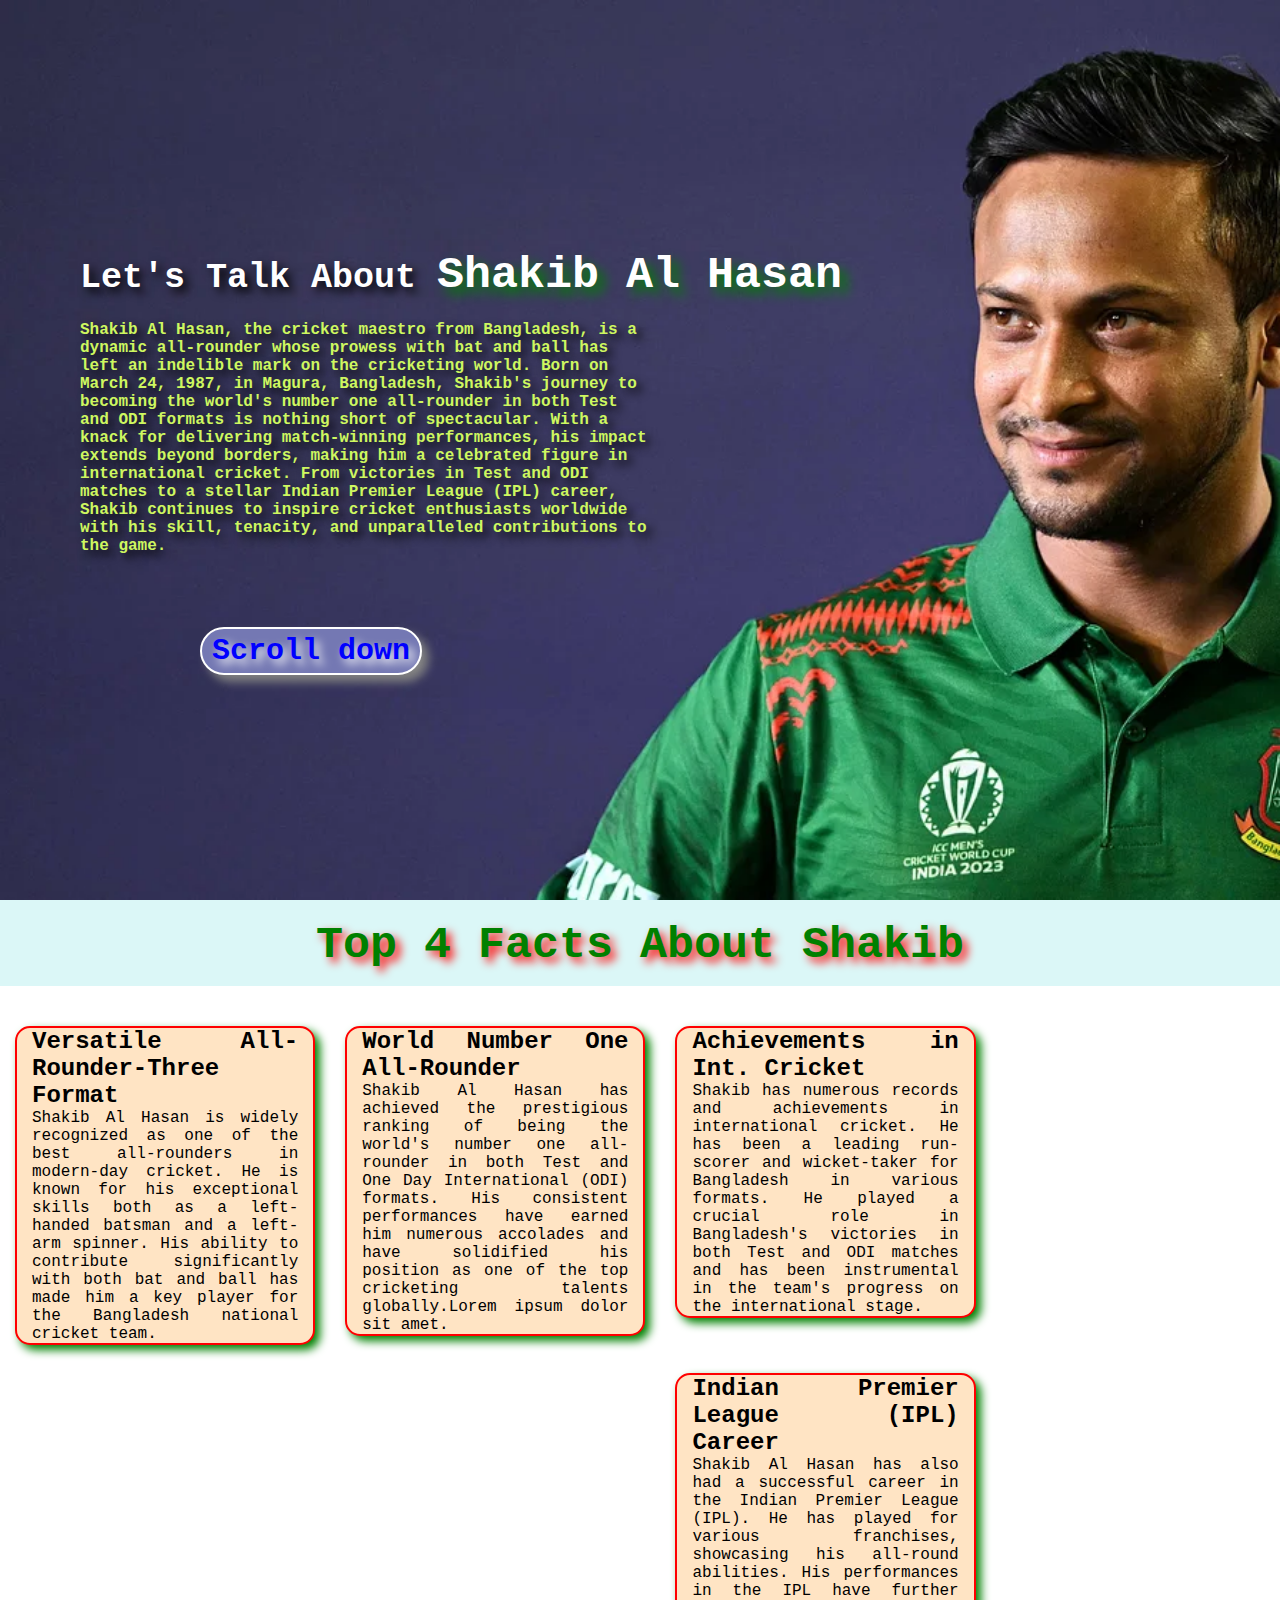
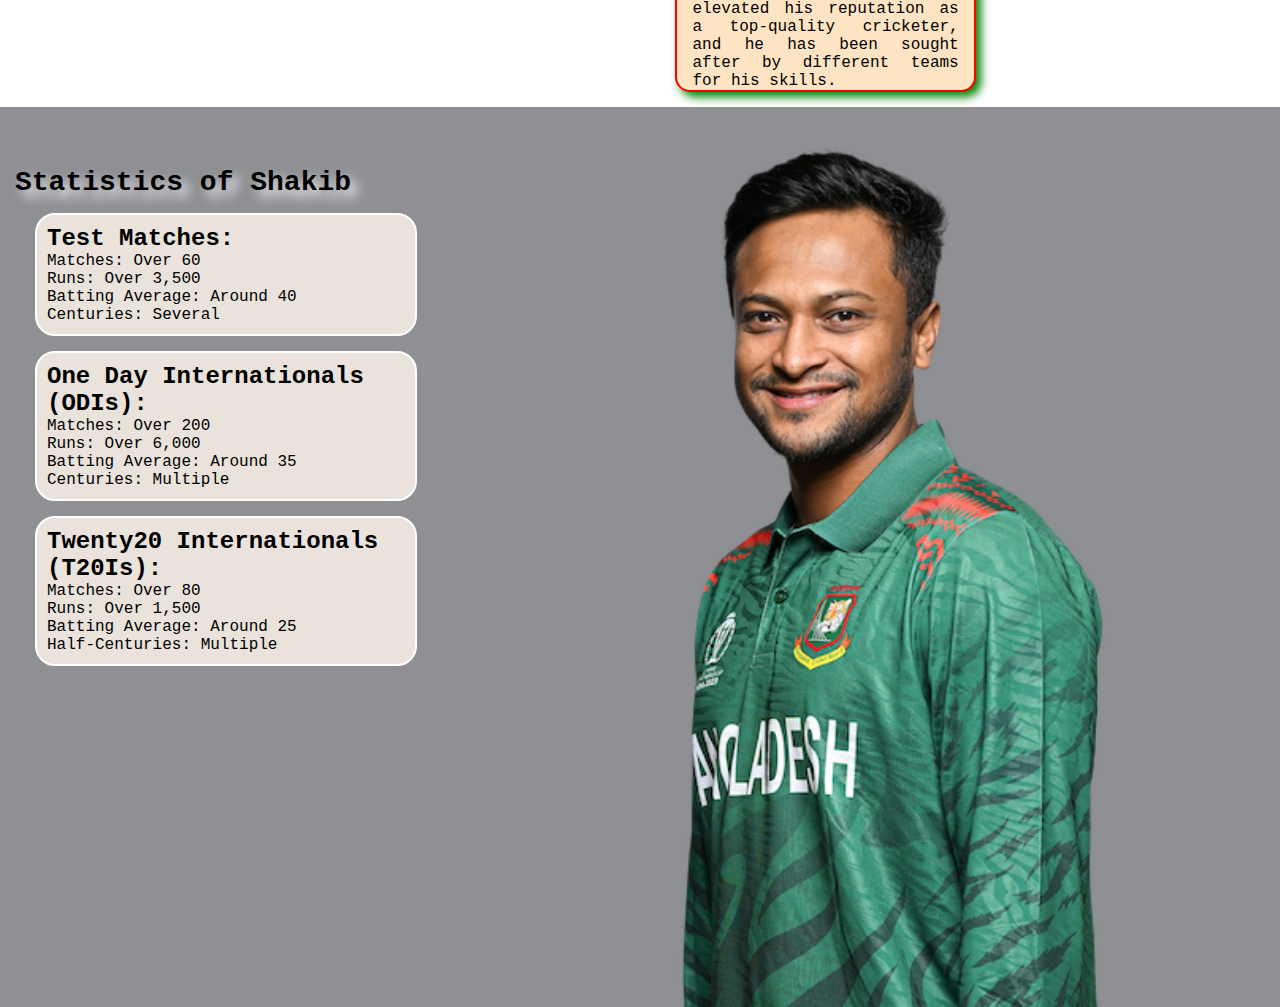
==== Shakib-Al-Hasan-Profile.html @ 6136ecfd "first commit" ====
<!DOCTYPE html>
<html lang="en">
<head>
    <meta charset="UTF-8">
    <meta name="viewport" content="width=device-width, initial-scale=1.0">
    <title>Practice Task 5</title>
    <link rel="stylesheet" href="Shakib-Al-Hasan-Profile.css">
</head>
<body> 
    <section class="section1">
        <header>
            <h1 id="mainheadline">Let's Talk About <span id="Shakib">Shakib Al Hasan</span></h1>
            <p id="head-description">
                Shakib Al Hasan, the cricket maestro from Bangladesh, is a dynamic all-rounder whose prowess with bat and ball has left an indelible mark on the cricketing world. Born on March 24, 1987, in Magura, Bangladesh, Shakib's journey to becoming the world's number one all-rounder in both Test and ODI formats is nothing short of spectacular. With a knack for delivering match-winning performances, his impact extends beyond borders, making him a celebrated figure in international cricket. From victories in Test and ODI matches to a stellar Indian Premier League (IPL) career, Shakib continues to inspire cricket enthusiasts worldwide with his skill, tenacity, and unparalleled contributions to the game.
            </p> <br> <br> <br> <br>
            <p id="scroll">
                <b>Scroll down</b>
            </p>
            
        </header>
    </section>

    <section class="section2">
        <h1 id="facts-headline">Top 4 Facts About Shakib</h1>
        <div class="fact">
            <h2>Versatile All-Rounder-Three Format</h2>
            <p>
             Shakib Al Hasan is widely recognized as one of the best all-rounders in modern-day cricket. He is known for his exceptional skills both as a left-handed batsman and a left-arm spinner. His ability to contribute significantly with both bat and ball has made him a key player for the Bangladesh national cricket team. 
            </p> 
         </div>
         <div class="fact">
             <h2>World Number One All-Rounder</h2>
             <p>
                 Shakib Al Hasan has achieved the prestigious ranking of being the world's number one all-rounder in both Test and One Day International (ODI) formats. His consistent performances have earned him numerous accolades and have solidified his position as one of the top cricketing talents globally.Lorem ipsum dolor sit amet.
             </p>
         </div>
         <div class="fact">
             <h2>Achievements in Int. Cricket</h2>
             <p>
                 Shakib has numerous records and achievements in international cricket. He has been a leading run-scorer and wicket-taker for Bangladesh in various formats. He played a crucial role in Bangladesh's victories in both Test and ODI matches and has been instrumental in the team's progress on the international stage.
             </p>
         </div>
         <div class="fact">
             <h2>Indian Premier League (IPL) Career</h2>
             <p>
                 Shakib Al Hasan has also had a successful career in the Indian Premier League (IPL). He has played for various franchises, showcasing his all-round abilities. His performances in the IPL have further elevated his reputation as a top-quality cricketer, and he has been sought after by different teams for his skills.
             </p>
         </div>
    </section> 
    <div class="clear-after-section2">

    </div>
    <section class="section3">
        <img id="shakib-photo" src="201.png" alt="Shakib">
        <h1 id="batting-statistics-heading">Statistics of Shakib</h1>
        <div class="statistics">
            <h2 id="test-match">Test Matches:</h2>
            <p>
                Matches: Over 60 <br>
                Runs: Over 3,500<br>
                Batting Average: Around 40<br>
                Centuries: Several<br>
            </p>
        </div>
        <div class="statistics">
            <h2>One Day Internationals (ODIs):</h2>
            <p>
                Matches: Over 200<br>
                Runs: Over 6,000<br>
                Batting Average: Around 35<br>
                Centuries: Multiple<br>
            </p>
        </div>
        <div class="statistics">
            <h2>Twenty20 Internationals (T20Is):</h2>
            <p>
                Matches: Over 80<br>
                Runs: Over 1,500<br>
                Batting Average: Around 25<br>
                Half-Centuries: Multiple<br>
            </p>
        </div>

    </section>
</body>
</html>
---- Shakib-Al-Hasan-Profile.css ----
*{
    margin: 0px;
    padding: 0px;
}

#Shakib{
    font-size: 45px;
    text-shadow: 7px 7px 12px green;
}
.section1{
    background-image: url('Shakib\ .jpg');
    height: 100vh;
    background-size:cover;
}
 

 
#mainheadline{
    color: white;
    padding-left: 80px;
    padding-top: 250px;
    font-size: 35px;
    font-family: 'Courier New', Courier, monospace;
    text-shadow: 5px 5px 10px black;
    font-weight: 900;
}

#scroll{
    color: blue;
    
    margin-left: 200px;
    font-size: 30px;
    border: 2px solid white;
    width:fit-content;
    padding: 5px 10px 5px 10px;
    background-color: rgb(116, 120, 179);
    text-shadow: 5px 5px 10px white;
    font-family: 'Courier New', Courier, monospace;
    box-shadow: 7px 7px 10px gray;
    border-radius: 25px;
}

#head-description{
    color: rgb(206, 247, 96);
    padding-left: 80px;
    padding-top: 20px;
    font-family: 'Courier New', Courier, monospace;
    font-weight: 600;
    width: 45%;
    text-shadow: 5px 5px 10px black;
}

#facts-headline{
    color: green;
    font-size: 45px;
    padding-top: 20px;
    padding-bottom: 15px;
    font-family: 'Courier New', Courier, monospace;
    font-weight: 600;
    width: 100%;
    text-shadow: 5px 5px 10px red;
    text-align: center;
}

.fact{
    background-color: bisque;
    width: 20.8%;
    height: 40%;
    float: left;
    margin: 15px;
    margin-top: 40px;
    padding-left: 15px;
    padding-right: 15px;
    text-align: justify;
    border: 2px solid red;
    border-radius: 15px;
    box-shadow: 5px 5px 10px green;
    font-family: 'Courier New', Courier, monospace;
    
}

.section2{
    background-color: rgb(219, 247, 247);
}

.clear-after-section2{
    clear: both;
}
.section3{
    background-color: rgb(197, 211, 211);
    background-image:url('background\ .jpg');
    height: 100vh;
    position:relative ;
}

#shakib-photo{
    position:absolute;
    right: 10px;
    height: 100%;
}
.statistics{
    margin: 15px;
    border: 2px solid white;
    padding: 10px;
    background-color: rgb(233, 227, 219);
    border-radius: 20px;
    width: 28%;
    margin-left: 35px;
    font-family: 'Courier New', Courier, monospace;
    
}

#batting-statistics-heading{
    font-family: 'Courier New', Courier, monospace;
    padding-top: 60px;
    margin-left: 15px;
    font-size: 28px;
    font-weight: 900;
    text-shadow: 7px 7px 12px white;

}
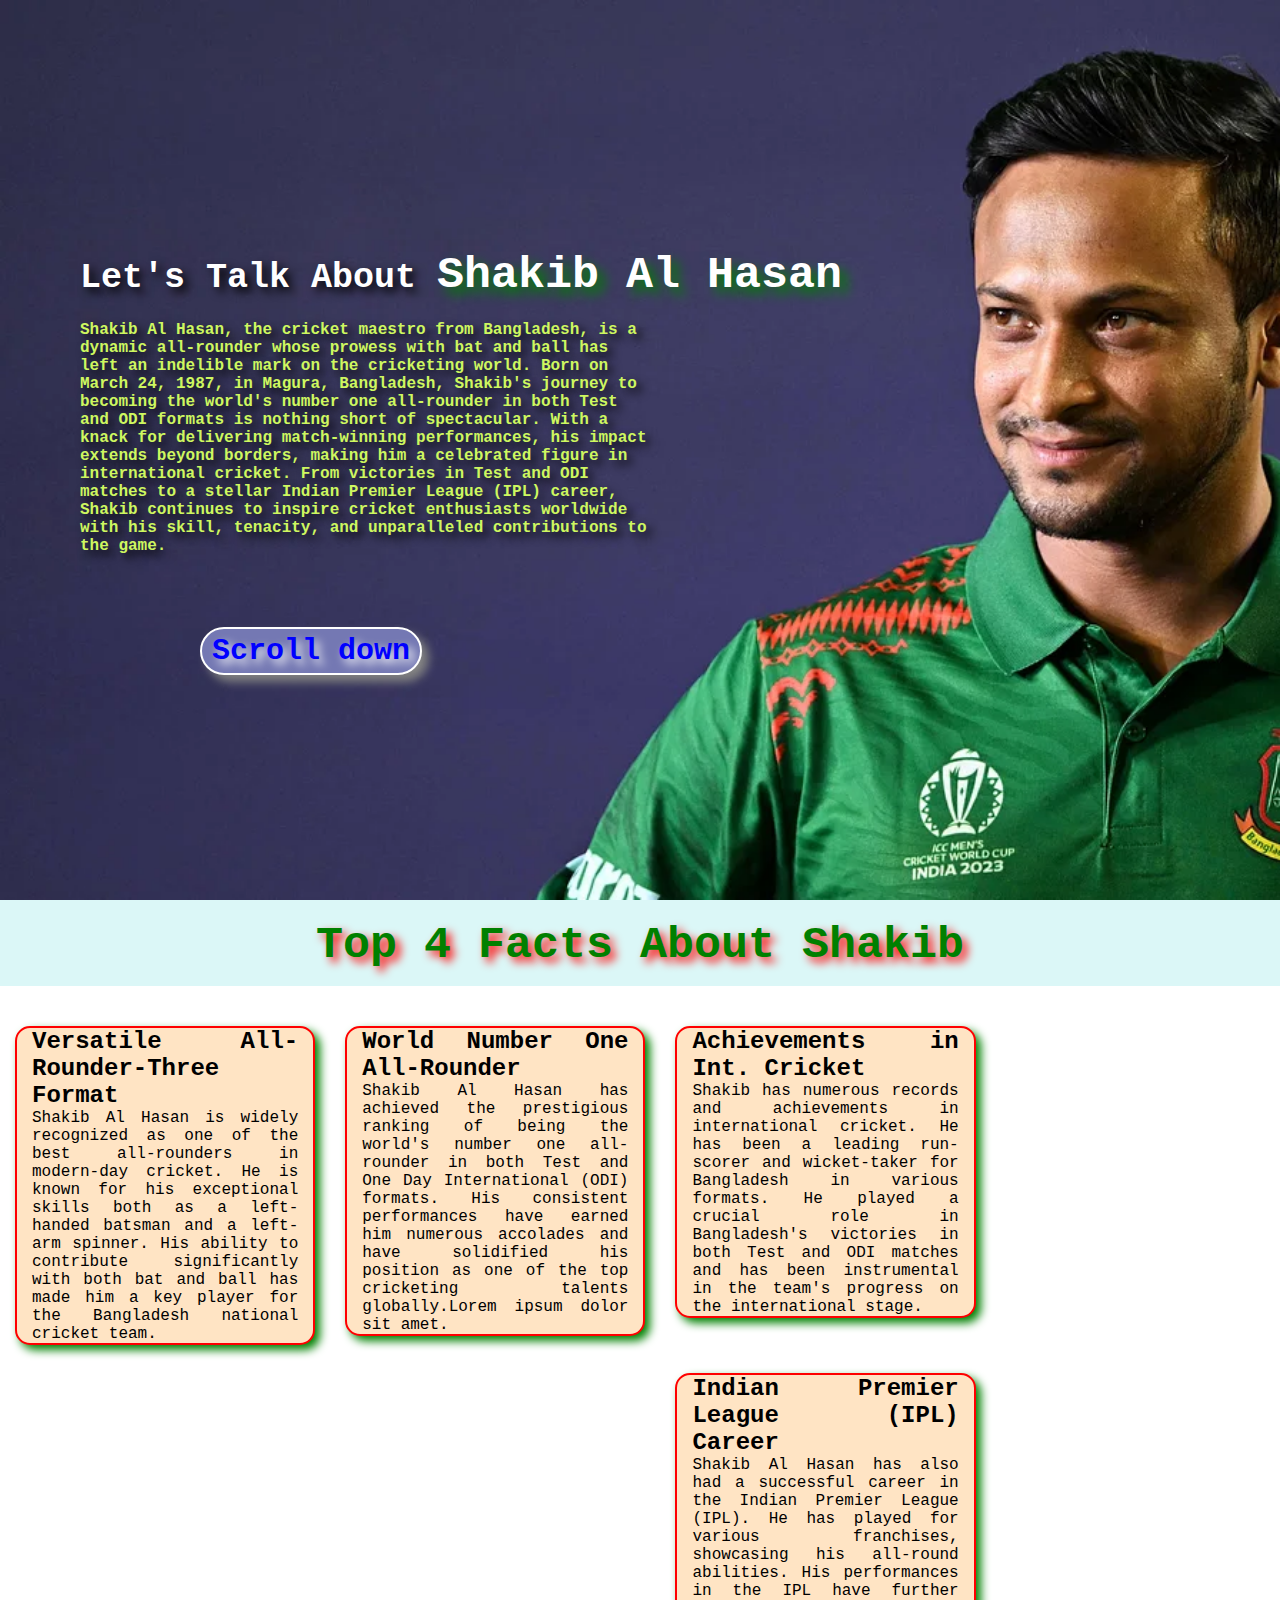
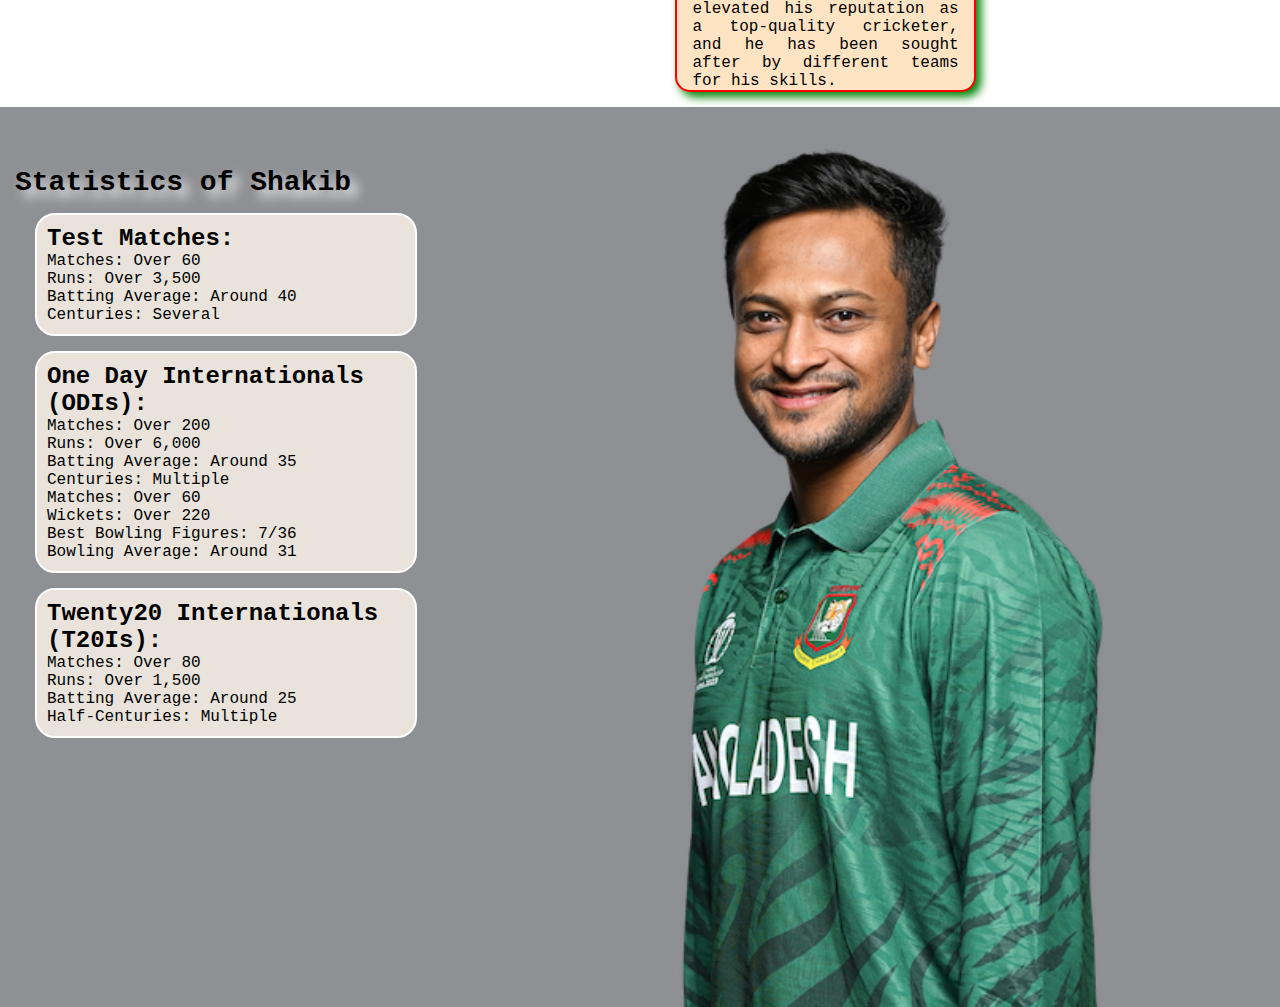
==== commit 88a5e2dc: "added the paragraph" ====
--- a/Shakib-Al-Hasan-Profile.html
+++ b/Shakib-Al-Hasan-Profile.html
@@ -68,7 +68,11 @@
                 Matches: Over 200<br>
                 Runs: Over 6,000<br>
                 Batting Average: Around 35<br>
-                Centuries: Multiple<br>
+                Centuries: Multiple <br>
+                Matches: Over 60 <br>
+                Wickets: Over 220<br>
+                Best Bowling Figures: 7/36<br>
+                Bowling Average: Around 31<br>
             </p>
         </div>
         <div class="statistics">
